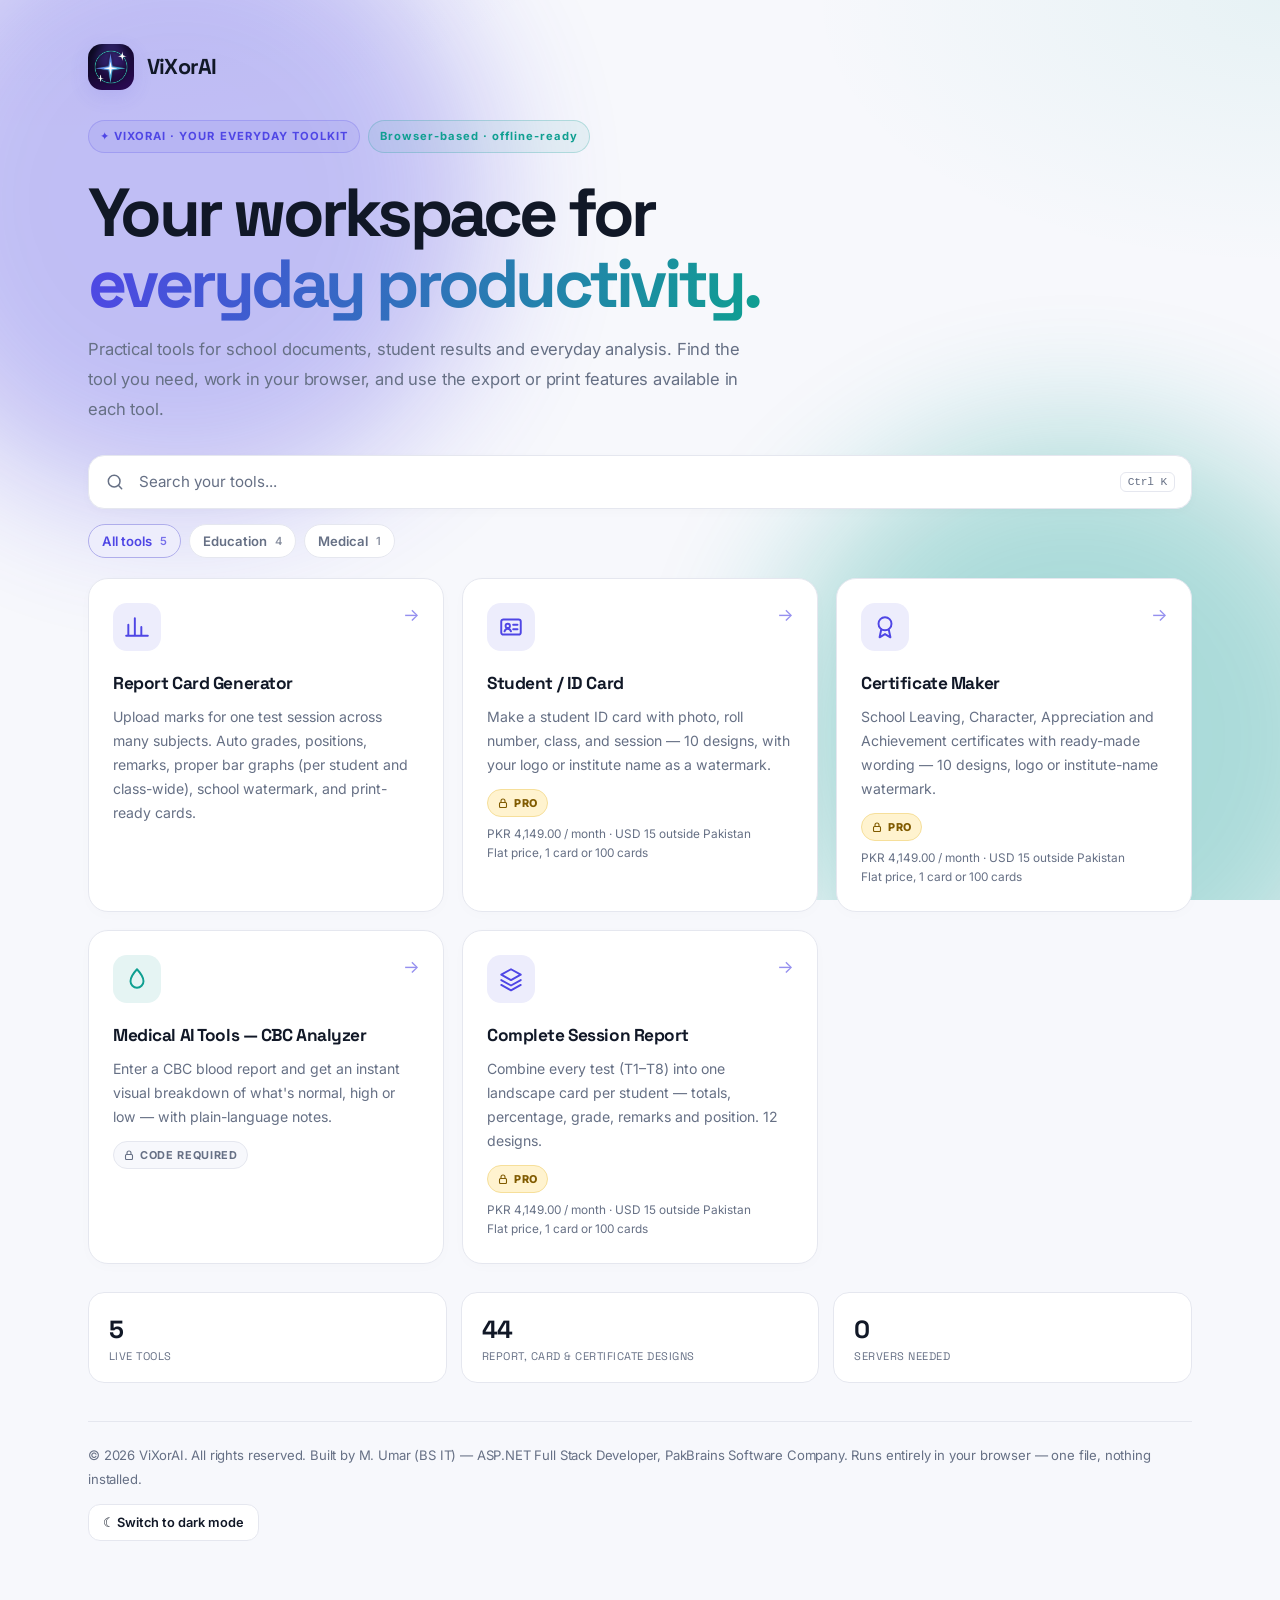
==== redesign-preview.html @ 2354cbf9 "Add premium ViXorAI light/dark redesign preview" ====
<!DOCTYPE html>
<html lang="en" data-theme="light">
<head>
<meta charset="utf-8">
<meta name="viewport" content="width=device-width, initial-scale=1, viewport-fit=cover">
<title>ViXorAI</title>
<link rel="icon" type="image/png" href="./vixorai-logo.png">
<link rel="icon" type="image/png" href="[data-uri]">
<link rel="apple-touch-icon" href="[data-uri]">
<meta name="theme-color" content="#080a14"><meta name="apple-mobile-web-app-capable" content="yes"><meta name="apple-mobile-web-app-title" content="ViXorAI">
<link rel="manifest" href="manifest.json">

<link rel="stylesheet" href="https://fonts.googleapis.com/css2?family=Space+Grotesk:wght@500;600;700;800&family=Inter:wght@400;500;600;700&display=swap">
<style>
:root{--bg:#080a14;--card:#10142280;--cardh:#161b2e;--line:#242a44;--ink:#f2f4fb;--mute:#8b91ab;--a1:#7c5cff;--a2:#38e0c4;
box-sizing:border-box;padding-top:env(safe-area-inset-top,0px);padding-bottom:env(safe-area-inset-bottom,0px)}
:root[data-theme="light"]{--bg:#f4f5fb;--card:#ffffff;--cardh:#fff;--line:#dde1f0;--ink:#12142a;--mute:#5d6280}
*{box-sizing:border-box}
html{scroll-padding-top:env(safe-area-inset-top,0px)}
body{margin:0;min-height:100%;background:
radial-gradient(60vw 40vw at 15% -10%,#7c5cff33,transparent 60%),
radial-gradient(50vw 35vw at 100% 0%,#38e0c433,transparent 55%),var(--bg);
color:var(--ink);font-family:Inter,system-ui,sans-serif;line-height:1.5}
main{max-width:1040px;margin:0 auto;padding:52px 20px 60px}
.tag{display:inline-flex;align-items:center;gap:8px;font-size:.75rem;letter-spacing:.14em;color:var(--a2);border:1px solid #38e0c455;background:#38e0c412;padding:5px 12px;border-radius:999px;font-weight:700}
h1{font-family:"Space Grotesk",sans-serif;font-size:clamp(2.2rem,6vw,3.4rem);line-height:1.08;margin:20px 0 12px;letter-spacing:-.02em}
h1 b{background:linear-gradient(90deg,var(--a1),var(--a2));-webkit-background-clip:text;background-clip:text;color:transparent}
.lead{color:var(--mute);font-size:1.08rem;max-width:60ch;margin:0}
.grid{display:grid;grid-template-columns:repeat(auto-fit,minmax(250px,1fr));gap:18px;margin-top:42px}
button.tile,.tile{display:block;width:100%;text-align:left;text-decoration:none;color:inherit;background:var(--card);backdrop-filter:blur(6px);border:1px solid var(--line);border-radius:20px;padding:24px;position:relative;overflow:hidden;transition:transform .18s,border-color .18s,box-shadow .18s;font:inherit;cursor:pointer}
button.tile:hover{transform:translateY(-4px);border-color:var(--a1);box-shadow:0 18px 40px -14px #7c5cff40}
:focus-visible{outline:2px solid var(--a2);outline-offset:2px}
.tile .ic{font-size:1.6rem;width:48px;height:48px;display:grid;place-items:center;border-radius:13px;background:linear-gradient(135deg,#7c5cff33,#38e0c433);margin-bottom:16px}
.tile b{font-family:"Space Grotesk",sans-serif;font-size:1.14rem;display:block;margin-bottom:5px}
.tile p{margin:0;color:var(--mute);font-size:.9rem}
.tile .go{position:absolute;top:22px;right:22px;color:var(--a2);font-size:1.1rem;opacity:0;transition:opacity .18s}
button.tile:hover .go{opacity:1}
.tile.soon{opacity:.5;cursor:default}
.tile.med .ic{background:linear-gradient(135deg,#ff6b8133,#ffb34d33)}
.badge{display:inline-block;margin-top:12px;font-size:.68rem;letter-spacing:.1em;font-weight:700;color:var(--mute);border:1px solid var(--line);padding:3px 9px;border-radius:999px}
.stats{display:flex;gap:28px;margin-top:34px;flex-wrap:wrap}
.stats div{font-family:"Space Grotesk",sans-serif}
.stats b{display:block;font-size:1.5rem}
.stats span{color:var(--mute);font-size:.78rem;letter-spacing:.06em;text-transform:uppercase}
.foot{margin-top:56px;color:var(--mute);font-size:.82rem;border-top:1px solid var(--line);padding-top:20px;display:flex;justify-content:space-between;gap:12px;flex-wrap:wrap}
.themebtn{border:1px solid var(--line);background:var(--card);color:var(--mute);border-radius:10px;padding:7px 12px;font-size:.78rem;cursor:pointer}
#toolWrap{position:fixed;inset:0;background:#0b0d16;z-index:50;flex-direction:column}
:root[data-theme="light"] #toolWrap{background:#eef0f7}
#toolBar{display:flex;align-items:center;gap:12px;padding:12px 16px;padding-top:calc(12px + env(safe-area-inset-top,0px));background:var(--cardh);border-bottom:1px solid var(--line);flex:none}
#backBtn{border:1px solid var(--line);background:var(--card);color:var(--ink);border-radius:10px;padding:10px 16px;font:600 14px Inter,sans-serif;cursor:pointer;min-height:42px}
#toolTitle{font-family:"Space Grotesk",sans-serif;font-weight:700;color:var(--ink)}
#toolFrame{flex:1;width:100%;border:0;background:#fff}
#aura{position:fixed;inset:0;overflow:hidden;z-index:0;pointer-events:none}
#aura i{position:absolute;width:48vw;height:48vw;min-width:340px;min-height:340px;border-radius:50%;filter:blur(70px);opacity:.32;font-style:normal}
#aura i:nth-child(1){background:var(--a1);top:-12%;left:-10%;animation:drift1 19s ease-in-out infinite alternate}
#aura i:nth-child(2){background:var(--a2);bottom:-16%;right:-8%;animation:drift2 23s ease-in-out infinite alternate}
@keyframes drift1{to{transform:translate(6vw,7vh) scale(1.15)}}
@keyframes drift2{to{transform:translate(-6vw,-6vh) scale(1.12)}}
@media(prefers-reduced-motion:reduce){#aura i{animation:none}}
main{position:relative;z-index:1}
.tag.tag2{color:var(--a1);border-color:#7c5cff55;background:#7c5cff14;margin-left:8px}
@media(max-width:480px){.tag.tag2{margin-left:0;margin-top:8px}main{padding:32px 16px 40px}.brand{font-size:1.25rem;gap:9px;margin-bottom:18px}.vxlogo{width:40px;height:40px}.stats{gap:16px}.tile{padding:18px}#toolBar{gap:8px;padding:10px 12px;padding-top:calc(10px + env(safe-area-inset-top,0px))}#backBtn{padding:8px 10px;min-height:40px;white-space:nowrap}#toolTitle{flex:1;min-width:0;gap:6px;font-size:.88rem}#toolTitle span{min-width:0;white-space:nowrap;overflow:hidden;text-overflow:ellipsis}#toolTitle .who{display:none}#toolTitle .vxlogo{width:26px;height:26px}.gbox{padding:20px}}
.brand{display:flex;align-items:center;gap:12px;margin-bottom:22px;font-family:"Space Grotesk",sans-serif;font-weight:800;font-size:1.5rem;letter-spacing:-.01em}
.vxlogo{width:46px;height:46px;border-radius:12px;object-fit:cover;box-shadow:0 6px 18px #7c5cff55}
#toolTitle{display:flex;align-items:center;gap:10px}#toolTitle .vxlogo{width:30px;height:30px;border-radius:8px;box-shadow:none}#toolTitle b{background:linear-gradient(90deg,var(--a1),var(--a2));-webkit-background-clip:text;background-clip:text;color:transparent}
#gate{display:none;overflow-y:auto;position:fixed;inset:0;z-index:80;background:#05060dcc;backdrop-filter:blur(8px);place-items:center;padding:20px}.gbox{width:min(400px,100%);background:var(--cardh);border:1px solid var(--line);border-radius:22px;padding:26px;box-shadow:0 30px 80px -20px #000a}
.gic{width:58px;height:58px;border-radius:16px;display:grid;place-items:center;color:#07101a;background:linear-gradient(135deg,var(--a1),var(--a2));margin-bottom:12px}.gbox h3{margin:0 0 4px;font:700 1.4rem "Space Grotesk",sans-serif}.gbox p{margin:0 0 12px;color:var(--mute);font-size:.92rem}
.gbox label{display:block;font-size:.78rem;font-weight:700;color:var(--mute);margin:10px 0 4px}.gbox input{width:100%;padding:12px 14px;border-radius:12px;border:1px solid var(--line);background:var(--bg);color:var(--ink);font:inherit}.gbox input:focus{outline:2px solid var(--a2)}
#ge{min-height:22px;color:#ff6b81;font-size:.85rem;font-weight:600;margin-top:8px}.grow{display:flex;gap:10px;margin-top:6px}.gb{flex:1;border:0;border-radius:12px;padding:12px;font:700 .95rem Inter,sans-serif;cursor:pointer}.g1{background:linear-gradient(135deg,var(--a1),var(--a2));color:#07101a}.g2{background:var(--card);color:var(--ink);border:1px solid var(--line)}
.lockb{display:inline-flex;align-items:center;gap:5px;align-self:flex-start}button.tile{display:flex;flex-direction:column;align-items:flex-start;justify-content:flex-start}.who{margin-left:auto;font-style:normal;font-size:.78rem;font-weight:700;color:var(--a2);border:1px solid var(--line);border-radius:999px;padding:4px 12px}
.badge.pro{color:#1a1200;background:linear-gradient(135deg,#ffd76a,#f5a623);border-color:transparent;font-weight:800}
.tile .price{display:block;margin-top:8px;font-size:.74rem;line-height:1.45;color:var(--mute)}
.gprice{display:none;margin:2px 0 6px;padding:12px 14px;border-radius:14px;border:1px solid var(--line);background:linear-gradient(135deg,#7c5cff14,#38e0c414)}
.gprice>b{display:block;font-size:.8rem;letter-spacing:.06em;color:var(--a2);margin-bottom:6px}
.gprice .pr{display:flex;justify-content:space-between;gap:10px;font-size:.92rem;padding:3px 0}.gprice .pr strong{font-family:"Space Grotesk",sans-serif}
.gprice small{display:block;margin-top:8px;color:var(--mute);font-size:.78rem;line-height:1.45}.gprice a{color:var(--a2);font-weight:700;word-break:break-all}

/* ViXorAI Premium SaaS redesign layer */
:root{
  --bg:#f7f8fc;--card:#ffffff;--cardh:#ffffff;--line:#e5e7ef;
  --ink:#111827;--mute:#667085;--a1:#4f46e5;--a2:#0f9f91;
  color-scheme:light;
}
:root[data-theme="light"]{
  --bg:#f7f8fc;--card:#ffffff;--cardh:#ffffff;--line:#e5e7ef;
  --ink:#111827;--mute:#667085;--a1:#4f46e5;--a2:#0f9f91;
  color-scheme:light;
}
:root[data-theme="dark"]{
  --bg:#0b1020;--card:#111827;--cardh:#111827;--line:#293449;
  --ink:#f8fafc;--mute:#a8b3c7;--a1:#818cf8;--a2:#5eead4;
  color-scheme:dark;
}
body{
  background:
    radial-gradient(54rem 30rem at 5% -12%,color-mix(in srgb,var(--a1) 8%,transparent),transparent 68%),
    radial-gradient(46rem 26rem at 100% 0%,color-mix(in srgb,var(--a2) 7%,transparent),transparent 64%),
    var(--bg);
  color:var(--ink);font-family:Inter,ui-sans-serif,system-ui,-apple-system,BlinkMacSystemFont,"Segoe UI",sans-serif;
  letter-spacing:-.01em;transition:background-color .2s,color .2s;
}
main{max-width:1160px;margin:0 auto;padding:44px 28px 54px}
.brand{gap:13px;margin-bottom:30px;font-size:1.35rem;letter-spacing:-.035em}
.vxlogo{border-radius:14px;box-shadow:0 6px 20px #4f46e51f}
.tag{font-size:.7rem;letter-spacing:.09em;color:var(--a1);border-color:color-mix(in srgb,var(--a1) 22%,transparent);background:color-mix(in srgb,var(--a1) 7%,transparent);padding:7px 11px}
.tag.tag2{color:var(--a2);border-color:color-mix(in srgb,var(--a2) 24%,transparent);background:color-mix(in srgb,var(--a2) 7%,transparent);margin-left:8px}
h1{max-width:850px;font-size:clamp(2.4rem,5.5vw,4.25rem);line-height:1.04;letter-spacing:-.055em;margin:25px 0 16px;font-weight:700}
h1 b{background:linear-gradient(105deg,var(--a1),var(--a2));-webkit-background-clip:text;background-clip:text;color:transparent}
.lead{max-width:66ch;font-size:1.04rem;line-height:1.8;color:var(--mute)}
.tool-controls{display:grid;gap:15px;margin-top:30px}
.search-wrap{display:flex;align-items:center;gap:12px;min-height:54px;padding:0 16px;background:var(--card);border:1px solid var(--line);border-radius:16px;box-shadow:0 3px 12px #10182805}
.search-wrap:focus-within{border-color:var(--a1);box-shadow:0 0 0 4px color-mix(in srgb,var(--a1) 12%,transparent)}
.search-wrap svg{flex:none;color:var(--mute)}
#toolSearch{flex:1;min-width:0;border:0;outline:0;background:transparent;color:var(--ink);font:inherit;font-size:.95rem}
#toolSearch::placeholder{color:var(--mute)}
.search-wrap kbd{border:1px solid var(--line);border-radius:6px;padding:3px 7px;font:500 .7rem ui-monospace,monospace;color:var(--mute);white-space:nowrap}
.filter-row{display:flex;gap:8px;flex-wrap:wrap;align-items:center}
.filter-chip{display:inline-flex;align-items:center;gap:8px;border:1px solid var(--line);border-radius:999px;padding:8px 13px;background:var(--card);color:var(--mute);font:600 .82rem Inter,system-ui,sans-serif;cursor:pointer;transition:background .16s,border-color .16s,color .16s}
.filter-chip:hover{border-color:var(--a1);color:var(--ink)}
.filter-chip[aria-pressed="true"]{background:color-mix(in srgb,var(--a1) 10%,var(--card));border-color:color-mix(in srgb,var(--a1) 36%,var(--line));color:var(--a1)}
.filter-chip span{font-size:.7rem;opacity:.75}
.grid{grid-template-columns:repeat(auto-fit,minmax(min(100%,300px),1fr));gap:18px;margin-top:20px}
button.tile,.tile{min-height:225px;padding:24px;background:var(--card);border:1px solid var(--line);border-radius:20px;box-shadow:0 3px 14px #10182804;backdrop-filter:none;transition:transform .18s,border-color .18s,box-shadow .18s,background .18s}
button.tile:hover{transform:translateY(-3px);border-color:color-mix(in srgb,var(--a1) 50%,var(--line));box-shadow:0 16px 34px -22px color-mix(in srgb,var(--a1) 40%,transparent)}
.tile .ic{width:48px;height:48px;border-radius:14px;background:color-mix(in srgb,var(--a1) 10%,var(--card));margin-bottom:20px;color:var(--a1)!important}
.tile.med .ic{background:color-mix(in srgb,#0f9f91 11%,var(--card));color:var(--a2)!important}
.tile b{font-size:1.08rem;letter-spacing:-.025em;margin-bottom:8px}
.tile p{font-size:.88rem;line-height:1.7;color:var(--mute)}
.tile .go{top:23px;right:23px;opacity:.6;color:var(--a1)}
button.tile:hover .go{opacity:1}
.badge{letter-spacing:.06em;padding:5px 9px;border-color:var(--line);background:var(--bg)}
.badge.pro{background:#fff3cf;color:#805b00;border-color:#f6df9a}
.tile .price{line-height:1.6}
.stats{display:grid;grid-template-columns:repeat(3,minmax(0,1fr));gap:14px;margin-top:28px}
.stats div{padding:18px 20px;border:1px solid var(--line);border-radius:16px;background:var(--card)}
.stats b{font-size:1.55rem;letter-spacing:-.04em;color:var(--ink)}
.stats span{display:block;letter-spacing:.045em;font-size:.69rem;color:var(--mute)}
.foot{margin-top:38px;padding-top:22px;align-items:center;border-color:var(--line);line-height:1.8}
.themebtn{display:inline-flex;align-items:center;justify-content:center;gap:8px;border:1px solid var(--line);background:var(--card);color:var(--ink);border-radius:12px;padding:10px 14px;font:600 .8rem Inter,system-ui,sans-serif;transition:border-color .15s,background .15s;white-space:nowrap}
.themebtn:hover{border-color:var(--a1);background:color-mix(in srgb,var(--a1) 5%,var(--card))}
#toolWrap{background:var(--bg)}
:root[data-theme="light"] #toolWrap{background:var(--bg)}
:root[data-theme="dark"] #toolWrap{background:var(--bg)}
#toolBar{background:var(--card);border-color:var(--line)}
#backBtn{border-radius:12px;background:var(--card);transition:border-color .15s}
#backBtn:hover{border-color:var(--a1)}
#toolTitle b{background:linear-gradient(90deg,var(--a1),var(--a2));-webkit-background-clip:text;background-clip:text}
#gate{background:color-mix(in srgb,var(--bg) 78%,transparent)}
.gbox{background:var(--card);box-shadow:0 28px 90px #0002}
.gbox input{background:var(--bg)}
.g1{background:var(--a1);color:#fff}
.gprice{background:color-mix(in srgb,var(--a1) 5%,var(--card))}
@media(max-width:680px){
  main{padding:30px 17px 36px}
  .brand{margin-bottom:24px}
  h1{font-size:clamp(2.2rem,10vw,3.3rem);margin-top:22px}
  .lead{font-size:.97rem}
  .tool-controls{margin-top:24px}
  .search-wrap{min-height:50px;padding:0 12px}
  .search-wrap kbd{display:none}
  .grid{grid-template-columns:1fr;gap:13px;margin-top:16px}
  button.tile,.tile{min-height:0;padding:20px;border-radius:17px}
  .stats{grid-template-columns:1fr;gap:10px}
  .stats div{padding:14px 16px}
  .foot{align-items:flex-start;flex-direction:column}
  .tag.tag2{margin-left:0;margin-top:8px}
}
@media(prefers-reduced-motion:reduce){*,*::before,*::after{scroll-behavior:auto!important;transition:none!important;animation:none!important}}

</style>
</head>
<body>
<div id="aura"><i></i><i></i></div>
<main id="home">
  <div class="brand"><img class="vxlogo" data-logo alt="ViXorAI"><span>ViXorAI</span></div>
  <span class="tag">✦ VIXORAI · YOUR EVERYDAY TOOLKIT</span><span class="tag tag2">Browser-based · offline-ready</span>
  <h1>Your workspace for <b>everyday productivity.</b></h1>
  <p class="lead">Practical tools for school documents, student results and everyday analysis. Find the tool you need, work in your browser, and use the export or print features available in each tool.</p>


  <section class="tool-controls" aria-label="Find and filter tools">
    <label class="search-wrap" for="toolSearch">
      <svg viewBox="0 0 24 24" width="20" height="20" fill="none" stroke="currentColor" stroke-width="1.8" stroke-linecap="round" stroke-linejoin="round" aria-hidden="true"><circle cx="11" cy="11" r="7"></circle><path d="m20 20-4-4"></path></svg>
      <input id="toolSearch" type="search" placeholder="Search your tools..." autocomplete="off" aria-label="Search tools">
      <kbd>Ctrl K</kbd>
    </label>
    <div class="filter-row" role="group" aria-label="Filter tools by category">
      <button class="filter-chip" type="button" data-filter="all" aria-pressed="true">All tools <span>5</span></button>
      <button class="filter-chip" type="button" data-filter="education" aria-pressed="false">Education <span>4</span></button>
      <button class="filter-chip" type="button" data-filter="medical" aria-pressed="false">Medical <span>1</span></button>
    </div>
  </section>

  <div class="grid">
    <button class="tile" data-tool="report" data-category="education">
      <span class="go">→</span>
      <div class="ic" style="color:var(--a2)"><svg viewBox="0 0 24 24" width="26" height="26" fill="none" stroke="currentColor" stroke-width="1.8" stroke-linecap="round" stroke-linejoin="round"><path d="M4 20V10M10 20V4M16 20v-8M22 20H2"/></svg></div>
      <b>Report Card Generator</b>
      <p>Upload marks for one test session across many subjects. Auto grades, positions, remarks, proper bar graphs (per student and class-wide), school watermark, and print-ready cards.</p>
    </button>
    <button class="tile" data-tool="idcard" data-category="education">
      <span class="go">→</span>
      <div class="ic" style="color:var(--a2)"><svg viewBox="0 0 24 24" width="26" height="26" fill="none" stroke="currentColor" stroke-width="1.8" stroke-linecap="round" stroke-linejoin="round"><rect x="3" y="5" width="18" height="14" rx="2"/><circle cx="9" cy="11" r="2"/><path d="M6 16c.6-1.6 2-2.4 3-2.4s2.4.8 3 2.4M14 10h4M14 14h4"/></svg></div>
      <b>Student / ID Card</b>
      <p>Make a student ID card with photo, roll number, class, and session — 10 designs, with your logo or institute name as a watermark.</p><span class="badge lockb pro"><svg viewBox="0 0 24 24" width="12" height="12" fill="none" stroke="currentColor" stroke-width="2.2" stroke-linecap="round" stroke-linejoin="round"><rect x="5" y="11" width="14" height="10" rx="2"/><path d="M8 11V8a4 4 0 0 1 8 0v3"/></svg> PRO</span><span class="price">PKR 4,149.00 / month · USD 15 outside Pakistan<br>Flat price, 1 card or 100 cards</span>
    </button>
    <button class="tile" data-tool="cert" data-category="education">
      <span class="go">→</span>
      <div class="ic" style="color:var(--a2)"><svg viewBox="0 0 24 24" width="26" height="26" fill="none" stroke="currentColor" stroke-width="1.8" stroke-linecap="round" stroke-linejoin="round"><circle cx="12" cy="9" r="6"/><path d="m8.5 14.5-1.5 7 5-3 5 3-1.5-7"/></svg></div>
      <b>Certificate Maker</b>
      <p>School Leaving, Character, Appreciation and Achievement certificates with ready-made wording — 10 designs, logo or institute-name watermark.</p><span class="badge lockb pro"><svg viewBox="0 0 24 24" width="12" height="12" fill="none" stroke="currentColor" stroke-width="2.2" stroke-linecap="round" stroke-linejoin="round"><rect x="5" y="11" width="14" height="10" rx="2"/><path d="M8 11V8a4 4 0 0 1 8 0v3"/></svg> PRO</span><span class="price">PKR 4,149.00 / month · USD 15 outside Pakistan<br>Flat price, 1 card or 100 cards</span>
    </button>
    <button class="tile med" data-tool="cbc" data-category="medical">
      <span class="go">→</span>
      <div class="ic" style="color:var(--a2)"><svg viewBox="0 0 24 24" width="26" height="26" fill="none" stroke="currentColor" stroke-width="1.8" stroke-linecap="round" stroke-linejoin="round"><path d="M12 3s6 6.5 6 11a6 6 0 0 1-12 0c0-4.5 6-11 6-11z"/></svg></div>
      <b>Medical AI Tools — CBC Analyzer</b>
      <p>Enter a CBC blood report and get an instant visual breakdown of what's normal, high or low — with plain-language notes.</p><span class="badge lockb"><svg viewBox="0 0 24 24" width="12" height="12" fill="none" stroke="currentColor" stroke-width="2.2" stroke-linecap="round" stroke-linejoin="round"><rect x="5" y="11" width="14" height="10" rx="2"/><path d="M8 11V8a4 4 0 0 1 8 0v3"/></svg> CODE REQUIRED</span>
    </button>
    <button class="tile" data-tool="session" data-category="education"><span class="go">→</span>
      <div class="ic" style="color:var(--a2)"><svg viewBox="0 0 24 24" width="26" height="26" fill="none" stroke="currentColor" stroke-width="1.8" stroke-linecap="round" stroke-linejoin="round"><path d="m12 3 9 5-9 5-9-5z"/><path d="m3 13 9 5 9-5"/><path d="m3 17.5 9 5 9-5"/></svg></div>
      <b>Complete Session Report</b>
      <p>Combine every test (T1–T8) into one landscape card per student — totals, percentage, grade, remarks and position. 12 designs.</p><span class="badge lockb pro"><svg viewBox="0 0 24 24" width="12" height="12" fill="none" stroke="currentColor" stroke-width="2.2" stroke-linecap="round" stroke-linejoin="round"><rect x="5" y="11" width="14" height="10" rx="2"/><path d="M8 11V8a4 4 0 0 1 8 0v3"/></svg> PRO</span><span class="price">PKR 4,149.00 / month · USD 15 outside Pakistan<br>Flat price, 1 card or 100 cards</span>
    </button>
  </div>

  <div class="stats">
    <div><b>5</b><span>Live tools</span></div>
    <div><b>44</b><span>Report, card &amp; certificate designs</span></div>
    <div><b>0</b><span>Servers needed</span></div>
  </div>

  <p class="foot">
    <span>© 2026 ViXorAI. All rights reserved. Built by M. Umar (BS IT) — ASP.NET Full Stack Developer, PakBrains Software Company. Runs entirely in your browser — one file, nothing installed.</span>
    <button class="themebtn" id="thb">Toggle light / dark</button>
  </p>
</main>

<div id="gate"><div class="gbox"><div class="gic"><svg viewBox="0 0 24 24" width="30" height="30" fill="none" stroke="currentColor" stroke-width="2" stroke-linecap="round" stroke-linejoin="round"><rect x="5" y="11" width="14" height="10" rx="2"/><path d="M8 11V8a4 4 0 0 1 8 0v3"/></svg></div><h3>ViXorAI access</h3><p>Enter your name and the ViXorAI code to open <b id="gt"></b>.</p><div class="gprice" id="gp"><b>VIXORAI PRO · 1 MONTH CODE</b><div class="pr"><span>Pakistan</span><strong>PKR 4,149.00</strong></div><div class="pr"><span>Outside Pakistan</span><strong>USD 15</strong></div><small>One flat price per month — whether you prepare 1 card or 100 cards, the price stays the same. To get the ViXorAI app code, contact <a href="mailto:UmarPakbrainbwp07@gmail.com">UmarPakbrainbwp07@gmail.com</a></small></div><label>Your name</label><input id="gn" type="text" placeholder="Any name" autocomplete="off"><label>ViXorAI code</label><input id="gc" type="password" placeholder="App code" autocomplete="off"><div id="ge"></div><div class="grow"><button id="gno" class="gb g2">Cancel</button><button id="gok" class="gb g1">Unlock</button></div></div></div>
<div id="toolWrap" hidden>
  <div id="toolBar"><button id="backBtn">← Back to tools</button><span id="toolTitle"></span></div>
  <iframe id="toolFrame" title="Tool"></iframe>
</div>

<script>document.querySelector('link[rel="apple-touch-icon"]').href="./vixorai-logo.png";</script>
<script>
const REPORT_B64="[base64]/[base64]/[base64]/[base64]/[base64]/[base64]/[base64]/XHM/bm98c2VyaWFsfF5zci9pLnRlc3QoeCkpLG5tPShhPT5hPj0wP2E6aGVhZC5maW5kSW5kZXgoeD0+L25hbWUvaS50ZXN0KHgpKSkoaGVhZC5maW5kSW5kZXgoeD0+L14oc3R1ZGVudFxzKik/[base64]/KT8kL2kpOwogICAgY29uc3QgY249eC5yZXBsYWNlKC9ccyooXChbXildKlwpfFwvXHMqXGQrfFxzXGQrKFwuXGQrKT9ccyoobWFya3M/[base64]/Z3YocixHLmlkKTppKzEsbnVtPXBhcnNlRmxvYXQoaWQpLG5tPUcubm0+PTA/U3RyaW5nKGd2KHIsRy5ubSkpLnRyaW0oKToiIjsKICAgIHJldHVybiB7aWQ6aWQsbnVtOmlzTmFOKG51bSk/aSsxOm51bSxuOm5tfHwiU3R1ZGVudCAiKyhpKzEpLGc6Ry5ncD49MD9TdHJpbmcoZ3YocixHLmdwKSkudHJpbSgpLnJlcGxhY2UoL1xzKmdyb3VwJC9pLCIiKTooTC5sZW5ndGg/[base64]/[base64]/IkYiOnA+PTkwPyJBKyI6cD49ODA/IkEiOnA+PTcwPyJCIjpwPj02MD8iQyI6IkQiOwpjb25zdCByaz1wPT5wPj05MD9bIkV4Y2VsbGVudCIsIiMxZTllNzciXTpwPj04MD9bIlZlcnkgR29vZCIsIiM1YTNmYzkiXTpwPj03MD9bIkdvb2QgU3RhbmRpbmciLCIjYzA4YTFlIl06cD49NjA/WyJNb2RlcmF0ZSIsIiNlMDgwM2EiXTpwPj01MD9bIk5lZWRzIEhhcmR3b3JrIiwiI2QyNGE0YSJdOlsiTmVlZHMgSW1wcm92ZW1lbnQiLCIjYjAyYTJhIl07CmNvbnN0IG92PShwLHBhc3MpPT5wPHBhc3M/[base64]/[base64]/[base64]/[base64]/[base64]/[base64]/ZXNjKHgpKyIg4oaSICIrKHVzZWRbaV0hPT11bmRlZmluZWQ/[base64]/[base64]/[base64]/IkFic2VudCI6Zm0oeC52KX08L3RkPjx0ZD4ke3gubX08L3RkPjx0ZCBjbGFzcz0icGMiPiR7eC5hPyLigJQiOmYyKHgucCkrIiUifTwvdGQ+PHRkIGNsYXNzPSJyayIgc3R5bGU9ImNvbG9yOiR7eC5hPyIjYzk0YTRhIjpyWzFdfSI+JHt4LmE/IkFic2VudCI6clswXX08L3RkPjwvdHI+YH0pLmpvaW4oIiIpOwogIGNvbnN0IGNoPWNoYXJ0JiZpdC5sZW5ndGg/[base64]/IiDCtyBDbGFzcyAiK2VzYyhjbHMpOiIifTwvc3Bhbj4ke3MuZz9gPGJyPjxzcGFuIGNsYXNzPSJncCAkey9tZWQvaS50ZXN0KHMuZyk/ImIiOiJhIn0iPiR7ZXNjKHMuZyl9IGdyb3VwPC9zcGFuPmA6IiJ9PC9kaXY+PGRpdiBjbGFzcz0iZ2QiPjxkaXYgY2xhc3M9ImRpYSIgc3R5bGU9ImJhY2tncm91bmQ6JHt0cGw9PT0ibW9ubyI/[base64]/[base64]/[base64]/[base64]/c3VtbWFyeUNhcmQoKTpjYXJkKGl0ZW1zW2pdKX08L2Rpdj5gO2grPWA8c2VjdGlvbiBjbGFzcz0ic2hlZXQgcCR7bn0iPiR7Y308L3NlY3Rpb24+YH0KICAkKCJwZyIpLnRleHRDb250ZW50PWBAcGFnZXtzaXplOkE0ICR7bj09PTI/[base64]/[base64]/[base64]/[base64]/MjEwOjI5Nyk7CiAgfQogIGNvbnN0IGJsb2I9ZG9jLm91dHB1dCgiYmxvYiIpLGRsPXdpbmRvdy5jbGF1ZGU/[base64]/[base64]";
const IDCARD_B64="[base64]/[base64]/[base64]/[base64]/[base64]/[base64]/[base64]/cFszXToxfX0KZnVuY3Rpb24gdnhMdW0oYyl7Y29uc3QgZj12PT57di89MjU1O3JldHVybiB2PD0uMDM5Mjg/[base64]/[base64]/NjQwOjExMjMsSD1pZD80MDQ6Nzk0LGs9aWQ/[base64]";
const CERT_B64="[base64]/[base64]/[base64]/[base64]/ImlzIjoid2FzIn0gYSBib25hZmlkZSBzdHVkZW50IG9mICR7QihkLmluc3QpfSwgJHtjdXI/[base64]/[base64]/[base64]/[base64]/[base64]/[base64]/[base64]/[base64]/[base64]";
const CBC_B64="[base64]/[base64]/[base64]/[base64]/IiDCtyBBZ2UgIitlc2MoJCgiI3BhZ2UiKS52YWx1ZSk6IiJ9IMK3ICR7c2V4PT0ibSI/[base64]/IiDCtyBBZ2UgIitlc2MoJCgiI3BhZ2UiKS52YWx1ZSk6IiJ9IMK3ICR7c2V4PT0ibSI/[base64]/[base64]";
const SESSION_B64="[base64]/[base64]/IkErIjpwPj04MD8iQSI6cD49NzA/IkIiOnA+PTYwPyJDIjpwPj1wYXNzKCk/IkQiOiJGIixyZW09cD0+cD49OTA/[base64]/[base64]/KVteKV0qXCkvKXx8eC5tYXRjaCgvW1xzXC9dKFxkKyg/OlwuXGQrKT8pXHMqKD86bWFya3M/[base64]/[base64]/[base64]/djooL14tP1xkKyhcLlxkKyk/JC8udGVzdChTdHJpbmcodj8/[base64]/[base64]/[base64]/by90KjEwMDpudWxsfX0pLE89cm93cy5yZWR1Y2UoKGEscik9PmErci5vLDApLFQ9cm93cy5yZWR1Y2UoKGEscik9PmErci50LDApO3JldHVybntyb3dzLHR0LE8sVCxwOlQ/[base64]/YDxpbWcgY2xhc3M9ImxnIiBzcmM9IiR7RC5sb2dvfSIgYWx0PSIiPmA6YDxkaXYgY2xhc3M9ImxnIj4ke2VzYyhtb25vKX08L2Rpdj5gOwpjb25zdCBjZWxsPXg9Png/YCR7eC5hPyJBYnMiOmYoeC5vKX08c21hbGw+LyR7Zih4LnQpfTwvc21hbGw+YDoi4oCUIixyaD1NYXRoLm1heCgyNixNYXRoLm1pbig1MCxNYXRoLmZsb29yKDQzMC8oYy5yb3dzLmxlbmd0aCszKSkpKSxmcz1uPjg/[base64]/[base64]/[base64]/[base64]";
const TOOLS={report:{title:"Report Cards",b64:REPORT_B64},idcard:{title:"ID Cards",lock:1,pro:1,b64:IDCARD_B64},cert:{title:"Certificates",lock:1,pro:1,b64:CERT_B64},session:{title:"Session Report",lock:1,pro:1,b64:SESSION_B64},cbc:{title:"Medical Tools · CBC Analyzer",lock:1,b64:CBC_B64}};
const VXLOGO=document.querySelector('link[rel="apple-touch-icon"]').href;document.querySelectorAll("img[data-logo]").forEach(i=>i.src=VXLOGO);
const fr=document.getElementById("toolFrame");fr.addEventListener("load",()=>{try{fr.contentDocument.documentElement.setAttribute("data-vx",document.documentElement.getAttribute("data-theme")==="light"?"light":"dark")}catch(e){}});
function b64ToText(b64){const bin=atob(b64);const bytes=new Uint8Array(bin.length);for(let i=0;i<bin.length;i++)bytes[i]=bin.charCodeAt(i);return new TextDecoder("utf-8").decode(bytes)}
function sha256(m){const r=(x,n)=>x>>>n|x<<32-n,K=[],Hh=[],p=[];let c=0;for(let n=2;c<64;n++){if(p.every(q=>n%q)){p.push(n);if(c<8)Hh[c]=Math.pow(n,.5)*4294967296|0;K[c++]=Math.pow(n,1/3)*4294967296|0}}
const b=unescape(encodeURIComponent(m)),l=b.length*8,w=new Array(((l+64>>9)<<4)+16).fill(0);for(let i=0;i<b.length;i++)w[i>>2]|=b.charCodeAt(i)<<24-i%4*8;w[l>>5]|=128<<24-l%32;w[w.length-1]=l;
for(let j=0;j<w.length;j+=16){const x=w.slice(j,j+16),h=Hh.slice(0);for(let i=0;i<64;i++){if(i>15){const a=x[i-15],c=x[i-2];x[i]=x[i-16]+(r(a,7)^r(a,18)^a>>>3)+x[i-7]+(r(c,17)^r(c,19)^c>>>10)|0}const e=h[4],a=h[0],t1=h[7]+(r(e,6)^r(e,11)^r(e,25))+(e&h[5]^~e&h[6])+K[i]+x[i]|0,t2=(r(a,2)^r(a,13)^r(a,22))+(a&h[1]^a&h[2]^h[1]&h[2])|0;h.unshift(t1+t2|0);h[4]=h[4]+t1|0;h.pop()}for(let i=0;i<8;i++)Hh[i]=Hh[i]+h[i]|0}
return Hh.map(v=>('0000000'+(v>>>0).toString(16)).slice(-8)).join('')}
const CODE_HASH="0403cdf9fed1833bea7575aec3e22b555c1f45173b036a84879a137c6358df23",esc=s=>String(s).replace(/[&<>"]/g,c=>({"&":"&amp;","<":"&lt;",">":"&gt;",'"':"&quot;"}[c]));
const gate=document.getElementById("gate"),gn=document.getElementById("gn"),gc=document.getElementById("gc"),ge=document.getElementById("ge"),tw=document.getElementById("toolWrap");let pend=null;
function openTool(t,who){document.getElementById("toolTitle").innerHTML='<img class="vxlogo" src="'+VXLOGO+'" alt=""><span><b>ViXorAI</b> · '+t.title+'</span>'+(who?'<em class="who">'+esc(who)+'</em>':'');let toolHtml=b64ToText(t.b64);if(t===TOOLS.report)toolHtml=toolHtml.replace('const N=["Ali Raza","Sara Khan","Hamza Iqbal","Ayesha Noor","Bilal Ahmed","Fatima Zahra","Usman Tariq","Hira Malik"]','const N=["Maria","Umar","Umar","Umar","Umar","Umar","Umar","Umar"]');if(t===TOOLS.session)toolHtml=toolHtml.replace('const N=["Ali Raza","Hina Fatima","Usman Khalid","Ayesha Noor","Bilal Ahmad","Sana Iqbal"]','const N=["Maria","Umar","Umar","Umar","Umar","Umar"]');toolHtml=toolHtml.replace('id="pname" placeholder="Umar"','id="pname" value="Umar" placeholder="Umar"').replace('id="name" placeholder="Umar" autocomplete="off"','id="name" value="Umar" placeholder="Umar" autocomplete="off"');fr.srcdoc=toolHtml;tw.hidden=false;tw.style.display="flex"}
function closeGate(){gate.style.display="none";pend=null}
function unlock(){const n=gn.value.trim();if(!n){ge.textContent="Please enter your name.";gn.focus();return}if(sha256(gc.value.trim())!==CODE_HASH){ge.textContent="Wrong ViXorAI code. To get a code, contact UmarPakbrainbwp07@gmail.com";gc.select();return}const t=pend;closeGate();openTool(t,n)}
document.getElementById("gok").onclick=unlock;document.getElementById("gno").onclick=closeGate;gate.addEventListener("keydown",e=>{if(e.key==="Enter")unlock();if(e.key==="Escape")closeGate()});
document.querySelectorAll(".tile[data-tool]").forEach(btn=>btn.addEventListener("click",()=>{const t=TOOLS[btn.dataset.tool];if(!t)return;if(t.lock){pend=t;gn.value="";gc.value="";ge.textContent="";document.getElementById("gt").textContent=t.title;document.getElementById("gp").style.display=t.pro?"block":"none";gate.style.display="grid";gn.focus()}else openTool(t)}));
document.getElementById("backBtn").addEventListener("click",()=>{
  document.getElementById("toolWrap").hidden=true;
  document.getElementById("toolWrap").style.display="none";
  document.getElementById("toolFrame").srcdoc="about:blank";
});
const themeRoot=document.documentElement,themeButton=document.getElementById("thb");
function setVxTheme(theme,save){
  themeRoot.setAttribute("data-theme",theme);
  themeButton.textContent=theme==="dark"?"☀ Switch to light mode":"☾ Switch to dark mode";
  themeButton.setAttribute("aria-label",theme==="dark"?"Switch to light theme":"Switch to dark theme");
  try{document.getElementById("toolFrame").contentDocument.documentElement.setAttribute("data-vx",theme)}catch(e){}
  if(save){try{localStorage.setItem("vixorai-theme",theme)}catch(e){}}
}
try{const saved=localStorage.getItem("vixorai-theme");if(saved==="dark"||saved==="light")themeRoot.setAttribute("data-theme",saved)}catch(e){}
setVxTheme(themeRoot.getAttribute("data-theme")==="dark"?"dark":"light",false);
themeButton.addEventListener("click",()=>setVxTheme(themeRoot.getAttribute("data-theme")==="light"?"dark":"light",true));
</script>
<script>if("serviceWorker"in navigator)addEventListener("load",function(){navigator.serviceWorker.register("sw.js").catch(function(){})})</script>

<script>
(function(){
  const input=document.getElementById("toolSearch");
  const cards=[...document.querySelectorAll(".tile[data-tool]")];
  const chips=[...document.querySelectorAll(".filter-chip[data-filter]")];
  let category="all";
  function filterTools(){
    const q=(input.value||"").trim().toLowerCase();
    cards.forEach(card=>{
      const categoryMatch=category==="all"||card.dataset.category===category;
      const textMatch=card.innerText.toLowerCase().includes(q);
      card.hidden=!(categoryMatch&&textMatch);
    });
  }
  chips.forEach(chip=>chip.addEventListener("click",()=>{
    category=chip.dataset.filter;
    chips.forEach(c=>c.setAttribute("aria-pressed",String(c===chip)));
    filterTools();
  }));
  input.addEventListener("input",filterTools);
  document.addEventListener("keydown",e=>{
    if((e.ctrlKey||e.metaKey)&&e.key.toLowerCase()==="k"){e.preventDefault();input.focus()}
    if(e.key==="Escape"&&document.activeElement===input){input.value="";filterTools();input.blur()}
  });
})();
</script>

</body>
</html>
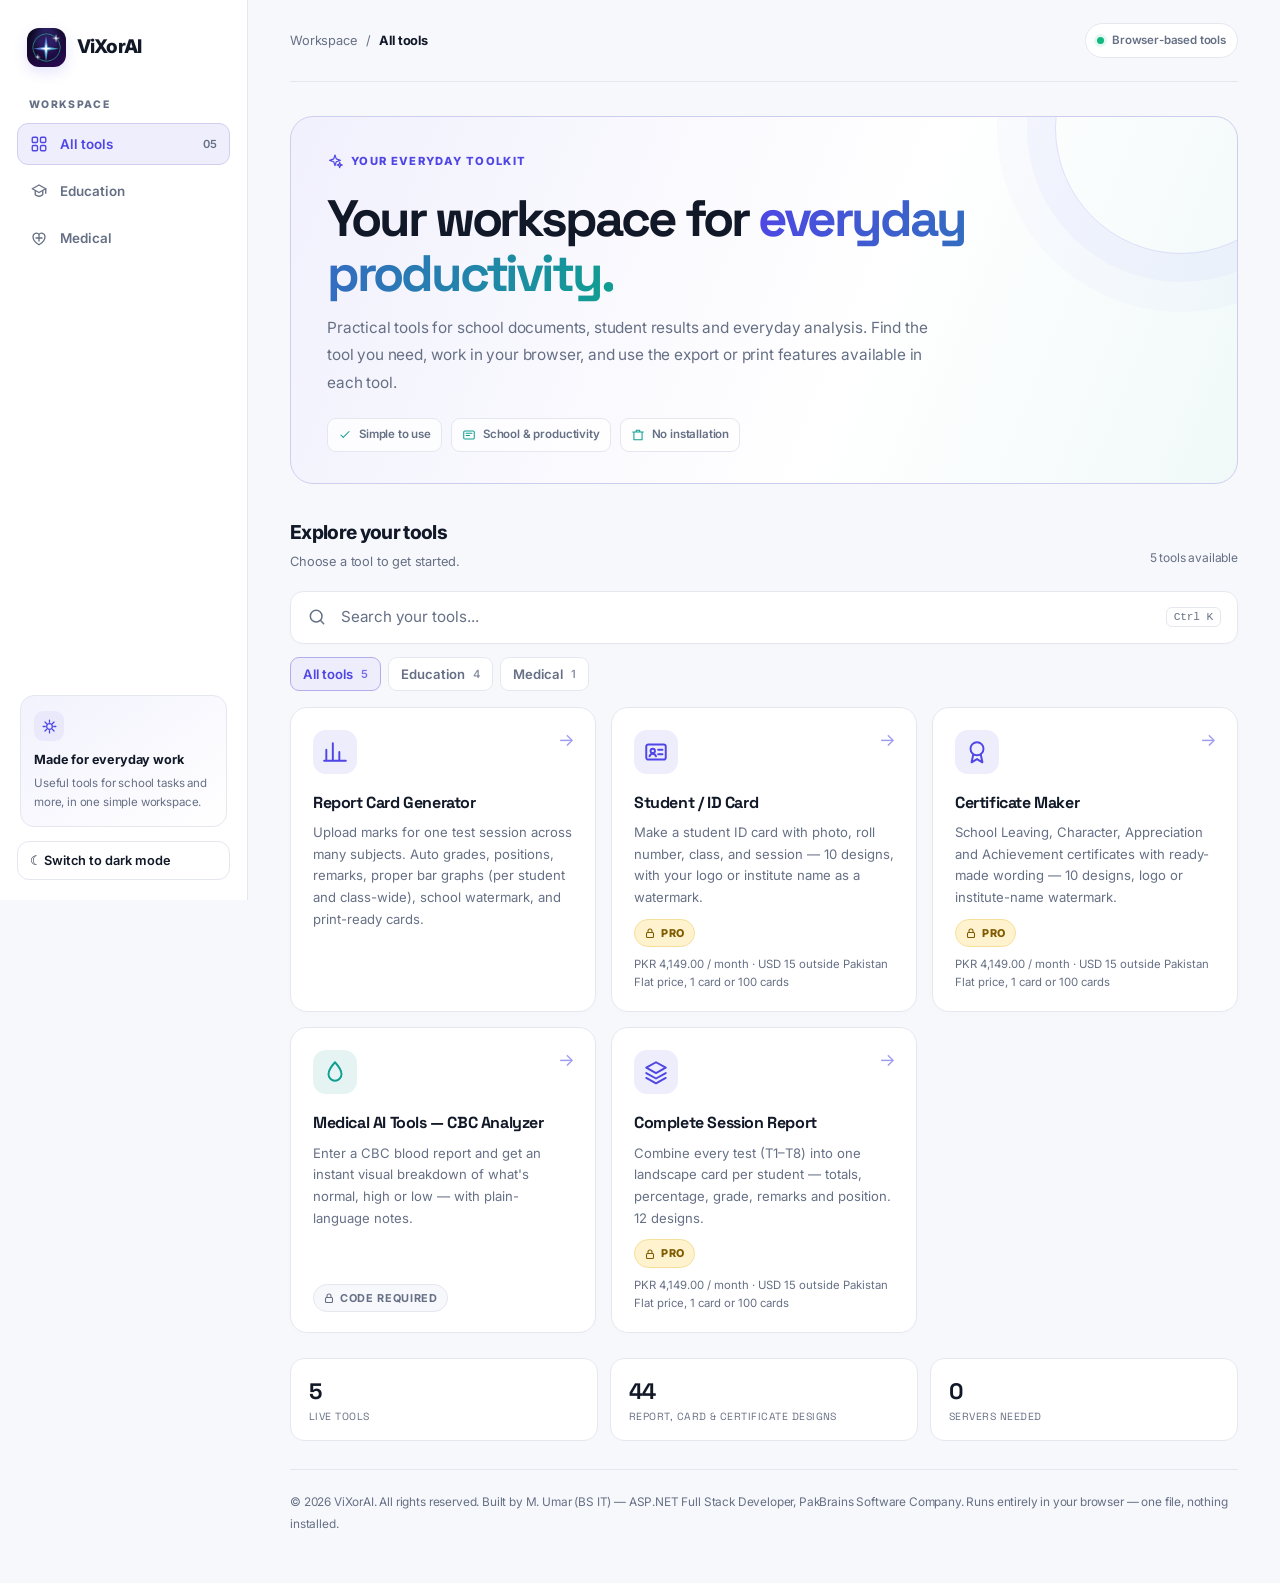
==== commit 1fdcb141: "Upgrade ViXorAI redesign preview to premium workspace layout" ====
--- a/redesign-preview.html
+++ b/redesign-preview.html
@@ -117,6 +117,7 @@
 .filter-row{display:flex;gap:8px;flex-wrap:wrap;align-items:center}
 .filter-chip{display:inline-flex;align-items:center;gap:8px;border:1px solid var(--line);border-radius:999px;padding:8px 13px;background:var(--card);color:var(--mute);font:600 .82rem Inter,system-ui,sans-serif;cursor:pointer;transition:background .16s,border-color .16s,color .16s}
 .filter-chip:hover{border-color:var(--a1);color:var(--ink)}
+.tile[hidden]{display:none!important}
 .filter-chip[aria-pressed="true"]{background:color-mix(in srgb,var(--a1) 10%,var(--card));border-color:color-mix(in srgb,var(--a1) 36%,var(--line));color:var(--a1)}
 .filter-chip span{font-size:.7rem;opacity:.75}
 .grid{grid-template-columns:repeat(auto-fit,minmax(min(100%,300px),1fr));gap:18px;margin-top:20px}
@@ -167,15 +168,164 @@
 }
 @media(prefers-reduced-motion:reduce){*,*::before,*::after{scroll-behavior:auto!important;transition:none!important;animation:none!important}}
 
+
+/* Premium workspace pass — v2 */
+#aura{display:none!important}
+body{background:var(--bg);color:var(--ink)}
+.app-shell{width:min(1500px,100%);min-height:100vh;margin:0 auto;display:grid;grid-template-columns:248px minmax(0,1fr);background:var(--bg)}
+.sidebar{position:sticky;top:0;height:100vh;display:flex;flex-direction:column;padding:28px 17px 20px;border-right:1px solid var(--line);background:var(--card)}
+.sidebar-brand{display:flex;align-items:center;gap:11px;padding:0 10px 30px;font-weight:800;font-size:1.18rem;letter-spacing:-.045em;color:var(--ink)}
+.sidebar-brand .vxlogo{width:39px;height:39px;border-radius:12px;box-shadow:0 5px 14px #4f46e526}
+.sidebar-kicker{padding:0 12px;margin:0 0 10px;font-size:.65rem;font-weight:800;letter-spacing:.13em;text-transform:uppercase;color:var(--mute)}
+.sidebar-nav{display:grid;gap:5px}
+.side-link{display:flex;align-items:center;gap:12px;width:100%;border:1px solid transparent;border-radius:11px;padding:11px 12px;background:transparent;color:var(--mute);font:600 .84rem Inter,system-ui,sans-serif;text-align:left;cursor:pointer;transition:background .15s,color .15s,border-color .15s}
+.side-link svg{width:18px;height:18px;flex:none}
+.side-link:hover{background:var(--bg);color:var(--ink)}
+.side-link.active{color:var(--a1);background:color-mix(in srgb,var(--a1) 9%,var(--card));border-color:color-mix(in srgb,var(--a1) 14%,var(--line))}
+.side-link .side-count{margin-left:auto;font-size:.7rem;color:var(--mute);font-weight:600}
+.sidebar-bottom{margin-top:auto}
+.sidebar-note{margin:0 3px 14px;padding:15px 13px;border:1px solid var(--line);border-radius:14px;background:linear-gradient(145deg,color-mix(in srgb,var(--a1) 7%,var(--card)),var(--card))}
+.sidebar-note .note-icon{width:30px;height:30px;display:grid;place-items:center;border-radius:9px;background:color-mix(in srgb,var(--a1) 12%,var(--card));color:var(--a1);margin-bottom:10px}
+.sidebar-note strong{display:block;font-size:.79rem;margin-bottom:4px;color:var(--ink)}
+.sidebar-note p{margin:0;color:var(--mute);font-size:.72rem;line-height:1.6}
+.sidebar-bottom .themebtn{width:100%;justify-content:flex-start;padding:11px 12px}
+#home{width:100%;max-width:none;min-width:0;margin:0;padding:0 42px 36px;display:flex;flex-direction:column;gap:0}
+.topbar{min-height:82px;display:flex;align-items:center;justify-content:space-between;gap:16px;border-bottom:1px solid var(--line);margin-bottom:34px}
+.breadcrumb{display:flex;align-items:center;gap:9px;color:var(--mute);font-size:.8rem}
+.breadcrumb strong{color:var(--ink);font-weight:700}
+.topbar-right{display:flex;align-items:center;gap:12px}
+.status-pill{display:inline-flex;align-items:center;gap:8px;padding:8px 11px;border:1px solid var(--line);border-radius:999px;background:var(--card);font-size:.72rem;font-weight:600;color:var(--mute);white-space:nowrap}
+.status-dot{width:7px;height:7px;border-radius:50%;background:#10b981;box-shadow:0 0 0 3px #10b9811c}
+#home .brand{display:none}
+#home>.tag{display:none}
+.hero-panel{position:relative;overflow:hidden;padding:34px 36px 31px;border:1px solid color-mix(in srgb,var(--a1) 16%,var(--line));border-radius:23px;background:linear-gradient(112deg,color-mix(in srgb,var(--a1) 8%,var(--card)),var(--card) 60%,color-mix(in srgb,var(--a2) 6%,var(--card)));margin-bottom:0}
+.hero-panel:after{content:"";position:absolute;width:250px;height:250px;border-radius:50%;right:-70px;top:-115px;border:1px solid color-mix(in srgb,var(--a1) 16%,transparent);box-shadow:0 0 0 28px color-mix(in srgb,var(--a1) 3%,transparent),0 0 0 58px color-mix(in srgb,var(--a1) 2%,transparent);pointer-events:none}
+.hero-eyebrow{display:inline-flex;align-items:center;gap:8px;color:var(--a1);font-size:.7rem;font-weight:800;letter-spacing:.12em;text-transform:uppercase}
+.hero-eyebrow svg{width:16px;height:16px}
+#home h1{max-width:700px;margin:17px 0 12px;font-size:clamp(2.15rem,4vw,3.5rem);line-height:1.07;letter-spacing:-.06em;position:relative;z-index:1}
+#home h1 b{background:linear-gradient(105deg,var(--a1),var(--a2));-webkit-background-clip:text;background-clip:text;color:transparent}
+#home .lead{max-width:610px;font-size:.96rem;line-height:1.8;margin:0;color:var(--mute);position:relative;z-index:1}
+.hero-meta{display:flex;align-items:center;gap:9px;flex-wrap:wrap;margin-top:22px;position:relative;z-index:1}
+.hero-meta span{display:inline-flex;align-items:center;gap:7px;padding:7px 10px;border:1px solid var(--line);border-radius:9px;background:color-mix(in srgb,var(--card) 78%,transparent);font-size:.72rem;font-weight:600;color:var(--mute)}
+.hero-meta svg{width:14px;height:14px;color:var(--a2)}
+.section-head{display:flex;align-items:end;justify-content:space-between;gap:16px;margin-top:34px}
+.section-head h2{margin:0;color:var(--ink);font-size:1.2rem;letter-spacing:-.035em;font-weight:750}
+.section-head p{margin:5px 0 0;color:var(--mute);font-size:.8rem}
+.section-count{font-size:.75rem;color:var(--mute);padding-bottom:4px}
+#home .tool-controls{margin-top:20px;gap:13px}
+#home .search-wrap{min-height:53px;border-radius:13px;box-shadow:0 2px 5px #10182803}
+#home .filter-row{gap:7px}
+#home .filter-chip{border-radius:9px;padding:8px 12px}
+#home .grid{grid-template-columns:repeat(2,minmax(0,1fr));gap:15px;margin-top:16px}
+#home button.tile{min-height:224px;padding:22px 22px 20px;border-radius:17px;box-shadow:0 2px 8px #10182803}
+#home button.tile:before{content:"";position:absolute;left:0;top:0;bottom:0;width:3px;background:var(--a1);opacity:0;transition:opacity .16s}
+#home button.tile:hover:before{opacity:1}
+#home .tile .ic{width:44px;height:44px;border-radius:13px;margin-bottom:18px}
+#home .tile b{font-size:1rem;line-height:1.4;max-width:90%}
+#home .tile p{font-size:.82rem;line-height:1.65;margin-bottom:10px}
+#home .tile .go{opacity:.55;top:19px;right:20px;font-size:1.1rem}
+#home .tile:hover .go{opacity:1}
+#home .tile .badge{margin-top:auto}
+#home .tile .price{font-size:.71rem}
+#home .stats{gap:12px;margin-top:25px}
+#home .stats div{border-radius:14px;padding:16px 18px}
+#home .stats b{font-size:1.4rem}
+#home .stats span{font-size:.65rem}
+#home .foot{margin-top:28px;font-size:.74rem}
+#toolWrap{background:var(--bg)}
+#toolBar{background:var(--card);border-color:var(--line)}
+#backBtn{background:var(--card);color:var(--ink)}
+@media(min-width:1200px){#home .grid{grid-template-columns:repeat(3,minmax(0,1fr))}#home button.tile{min-height:242px}}
+@media(max-width:900px){
+ .app-shell{grid-template-columns:76px minmax(0,1fr)}
+ .sidebar{padding:22px 10px 15px;align-items:center}
+ .sidebar-brand{padding:0 0 28px;justify-content:center}
+ .sidebar-brand .brand-name,.sidebar-kicker,.side-link .side-label,.side-link .side-count,.sidebar-note{display:none}
+ .sidebar-nav{width:100%;gap:8px}
+ .side-link{justify-content:center;padding:12px 5px}
+ .side-link svg{width:20px;height:20px}
+ .sidebar-bottom{width:100%}
+ .sidebar-bottom .themebtn{justify-content:center;padding:12px 5px;font-size:0}
+ .sidebar-bottom .themebtn:before{content:"◐";font-size:1.05rem}
+ #home{padding:0 25px 30px}
+ .topbar{min-height:72px;margin-bottom:25px}
+ .hero-panel{padding:28px}
+}
+@media(max-width:620px){
+ .app-shell{display:block}
+ .sidebar{position:relative;top:auto;height:auto;padding:12px 16px;border-right:0;border-bottom:1px solid var(--line);display:flex;flex-direction:row;justify-content:space-between;align-items:center}
+ .sidebar-brand{padding:0;justify-content:flex-start;font-size:1.05rem}
+ .sidebar-brand .vxlogo{width:34px;height:34px}
+ .sidebar-brand .brand-name{display:inline}
+ .sidebar-nav{display:flex;width:auto;gap:5px}
+ .sidebar-kicker,.sidebar-note,.sidebar-bottom{display:none}
+ .side-link{width:38px;height:38px;padding:8px;border-radius:10px}
+ .side-link .side-label,.side-link .side-count{display:none}
+ #home{padding:0 16px 28px}
+ .topbar{min-height:61px;margin-bottom:18px}
+ .breadcrumb{font-size:.72rem}
+ .status-pill{font-size:0;padding:9px}
+ .status-dot{width:8px;height:8px}
+ .topbar-right{gap:7px}
+ .topbar .themebtn{font-size:0;padding:9px;min-width:38px}
+ .topbar .themebtn:before{content:"◐";font-size:1rem}
+ .hero-panel{padding:24px 20px;border-radius:18px}
+ #home h1{font-size:clamp(2rem,9vw,2.75rem);margin-top:14px}
+ #home .lead{font-size:.88rem}
+ .hero-meta{margin-top:16px}
+ .hero-meta span{font-size:.67rem}
+ .section-head{margin-top:26px}
+ #home .grid{grid-template-columns:1fr;gap:11px}
+ #home button.tile{min-height:0;padding:19px;border-radius:15px}
+ #home .tile .ic{margin-bottom:13px}
+ #home .stats{grid-template-columns:repeat(3,minmax(0,1fr));gap:7px}
+ #home .stats div{padding:12px 9px}
+ #home .stats b{font-size:1.2rem}
+ #home .stats span{font-size:.57rem;letter-spacing:0}
+ #home .foot{line-height:1.7}
+}
+
 </style>
 </head>
 <body>
 <div id="aura"><i></i><i></i></div>
+<div class="app-shell">
+<aside class="sidebar" aria-label="Main navigation">
+  <div class="sidebar-brand"><img class="vxlogo" data-logo alt="ViXorAI"><span class="brand-name">ViXorAI</span></div>
+  <p class="sidebar-kicker">Workspace</p>
+  <nav class="sidebar-nav">
+    <button class="side-link active" type="button" data-side-filter="all" aria-label="All tools" title="All tools">
+      <svg viewBox="0 0 24 24" fill="none" stroke="currentColor" stroke-width="1.8" stroke-linecap="round" stroke-linejoin="round" aria-hidden="true"><rect x="3" y="3" width="7" height="7" rx="1.5"/><rect x="14" y="3" width="7" height="7" rx="1.5"/><rect x="3" y="14" width="7" height="7" rx="1.5"/><rect x="14" y="14" width="7" height="7" rx="1.5"/></svg><span class="side-label">All tools</span><span class="side-count">05</span>
+    </button>
+    <button class="side-link" type="button" data-side-filter="education" aria-label="Education tools" title="Education">
+      <svg viewBox="0 0 24 24" fill="none" stroke="currentColor" stroke-width="1.8" stroke-linecap="round" stroke-linejoin="round" aria-hidden="true"><path d="m3 9 9-5 9 5-9 5-9-5Z"/><path d="M7 12v5c3 2.5 7 2.5 10 0v-5M21 9v6"/></svg><span class="side-label">Education</span>
+    </button>
+    <button class="side-link" type="button" data-side-filter="medical" aria-label="Medical tools" title="Medical">
+      <svg viewBox="0 0 24 24" fill="none" stroke="currentColor" stroke-width="1.8" stroke-linecap="round" stroke-linejoin="round" aria-hidden="true"><path d="M12 21s-8-4.5-8-11a4.5 4.5 0 0 1 8-2.8A4.5 4.5 0 0 1 20 10c0 6.5-8 11-8 11Z"/><path d="M8 12h8M12 8v8"/></svg><span class="side-label">Medical</span>
+    </button>
+  </nav>
+  <div class="sidebar-bottom">
+    <div class="sidebar-note"><div class="note-icon"><svg viewBox="0 0 24 24" width="17" height="17" fill="none" stroke="currentColor" stroke-width="1.8" stroke-linecap="round" stroke-linejoin="round"><path d="M12 3v3m0 12v3M3 12h3m12 0h3M5.6 5.6l2.1 2.1m8.6 8.6 2.1 2.1m0-12.8-2.1 2.1m-8.6 8.6-2.1 2.1"/><circle cx="12" cy="12" r="4"/></svg></div><strong>Made for everyday work</strong><p>Useful tools for school tasks and more, in one simple workspace.</p></div>
+    <button class="themebtn" id="thb" type="button">☾ Switch to dark mode</button>
+  </div>
+</aside>
 <main id="home">
-  <div class="brand"><img class="vxlogo" data-logo alt="ViXorAI"><span>ViXorAI</span></div>
-  <span class="tag">✦ VIXORAI · YOUR EVERYDAY TOOLKIT</span><span class="tag tag2">Browser-based · offline-ready</span>
+  <header class="topbar">
+    <div class="breadcrumb"><span>Workspace</span><span aria-hidden="true">/</span><strong id="crumbCurrent">All tools</strong></div>
+    <div class="topbar-right"><span class="status-pill"><i class="status-dot"></i> Browser-based tools</span></div>
+  </header>
+  
+  <section class="hero-panel">
+  <div class="hero-eyebrow"><svg viewBox="0 0 24 24" fill="none" stroke="currentColor" stroke-width="1.8" stroke-linecap="round" stroke-linejoin="round" aria-hidden="true"><path d="m12 3 1.9 5.8L20 11l-6.1 2.2L12 19l-1.9-5.8L4 11l6.1-2.2L12 3Z"/><path d="m19 14 1.1 3L23 18l-2.9 1-1.1 3-1-3-3-1 3-1 1-3Z"/></svg> YOUR EVERYDAY TOOLKIT</div>
   <h1>Your workspace for <b>everyday productivity.</b></h1>
   <p class="lead">Practical tools for school documents, student results and everyday analysis. Find the tool you need, work in your browser, and use the export or print features available in each tool.</p>
+  <div class="hero-meta">
+    <span><svg viewBox="0 0 24 24" fill="none" stroke="currentColor" stroke-width="1.8" stroke-linecap="round" stroke-linejoin="round"><path d="m5 12 4 4L19 6"/></svg> Simple to use</span>
+    <span><svg viewBox="0 0 24 24" fill="none" stroke="currentColor" stroke-width="1.8" stroke-linecap="round" stroke-linejoin="round"><rect x="3" y="5" width="18" height="14" rx="2"/><path d="M7 9h10M7 13h6"/></svg> School & productivity</span>
+    <span><svg viewBox="0 0 24 24" fill="none" stroke="currentColor" stroke-width="1.8" stroke-linecap="round" stroke-linejoin="round"><path d="M3 7h18M5 7v13h14V7M9 7V4h6v3"/></svg> No installation</span>
+  </div>
+</section>
+<div class="section-head"><div><h2>Explore your tools</h2><p>Choose a tool to get started.</p></div><span class="section-count">5 tools available</span></div>
 
 
   <section class="tool-controls" aria-label="Find and filter tools">
@@ -231,9 +381,9 @@
 
   <p class="foot">
     <span>© 2026 ViXorAI. All rights reserved. Built by M. Umar (BS IT) — ASP.NET Full Stack Developer, PakBrains Software Company. Runs entirely in your browser — one file, nothing installed.</span>
-    <button class="themebtn" id="thb">Toggle light / dark</button>
   </p>
 </main>
+</div>
 
 <div id="gate"><div class="gbox"><div class="gic"><svg viewBox="0 0 24 24" width="30" height="30" fill="none" stroke="currentColor" stroke-width="2" stroke-linecap="round" stroke-linejoin="round"><rect x="5" y="11" width="14" height="10" rx="2"/><path d="M8 11V8a4 4 0 0 1 8 0v3"/></svg></div><h3>ViXorAI access</h3><p>Enter your name and the ViXorAI code to open <b id="gt"></b>.</p><div class="gprice" id="gp"><b>VIXORAI PRO · 1 MONTH CODE</b><div class="pr"><span>Pakistan</span><strong>PKR 4,149.00</strong></div><div class="pr"><span>Outside Pakistan</span><strong>USD 15</strong></div><small>One flat price per month — whether you prepare 1 card or 100 cards, the price stays the same. To get the ViXorAI app code, contact <a href="mailto:UmarPakbrainbwp07@gmail.com">UmarPakbrainbwp07@gmail.com</a></small></div><label>Your name</label><input id="gn" type="text" placeholder="Any name" autocomplete="off"><label>ViXorAI code</label><input id="gc" type="password" placeholder="App code" autocomplete="off"><div id="ge"></div><div class="grow"><button id="gno" class="gb g2">Cancel</button><button id="gok" class="gb g1">Unlock</button></div></div></div>
 <div id="toolWrap" hidden>
@@ -309,5 +459,33 @@
 })();
 </script>
 
+
+<script>
+(function(){
+  const chips=[...document.querySelectorAll(".filter-chip[data-filter]")];
+  const sideLinks=[...document.querySelectorAll(".side-link[data-side-filter]")];
+  const crumb=document.getElementById("crumbCurrent");
+  function applyFilter(filter){
+    const chip=chips.find(c=>c.dataset.filter===filter);
+    if(chip)chip.click();
+    sideLinks.forEach(link=>link.classList.toggle("active",link.dataset.sideFilter===filter));
+    if(crumb)crumb.textContent=filter==="all"?"All tools":filter==="education"?"Education":"Medical";
+  }
+  sideLinks.forEach(link=>link.addEventListener("click",()=>applyFilter(link.dataset.sideFilter)));
+  chips.forEach(chip=>chip.addEventListener("click",()=>{
+    sideLinks.forEach(link=>link.classList.toggle("active",link.dataset.sideFilter===chip.dataset.filter));
+    if(crumb)crumb.textContent=chip.dataset.filter==="all"?"All tools":chip.dataset.filter==="education"?"Education":"Medical";
+  }));
+  const themeBtn=document.getElementById("thb");
+  function labelTheme(theme){
+    if(!themeBtn)return;
+    themeBtn.textContent=theme==="dark"?"☀ Switch to light mode":"☾ Switch to dark mode";
+  }
+  const observer=new MutationObserver(()=>labelTheme(document.documentElement.getAttribute("data-theme")==="dark"?"dark":"light"));
+  observer.observe(document.documentElement,{attributes:true,attributeFilter:["data-theme"]});
+  labelTheme(document.documentElement.getAttribute("data-theme")==="dark"?"dark":"light");
+})();
+</script>
+
 </body>
 </html>
